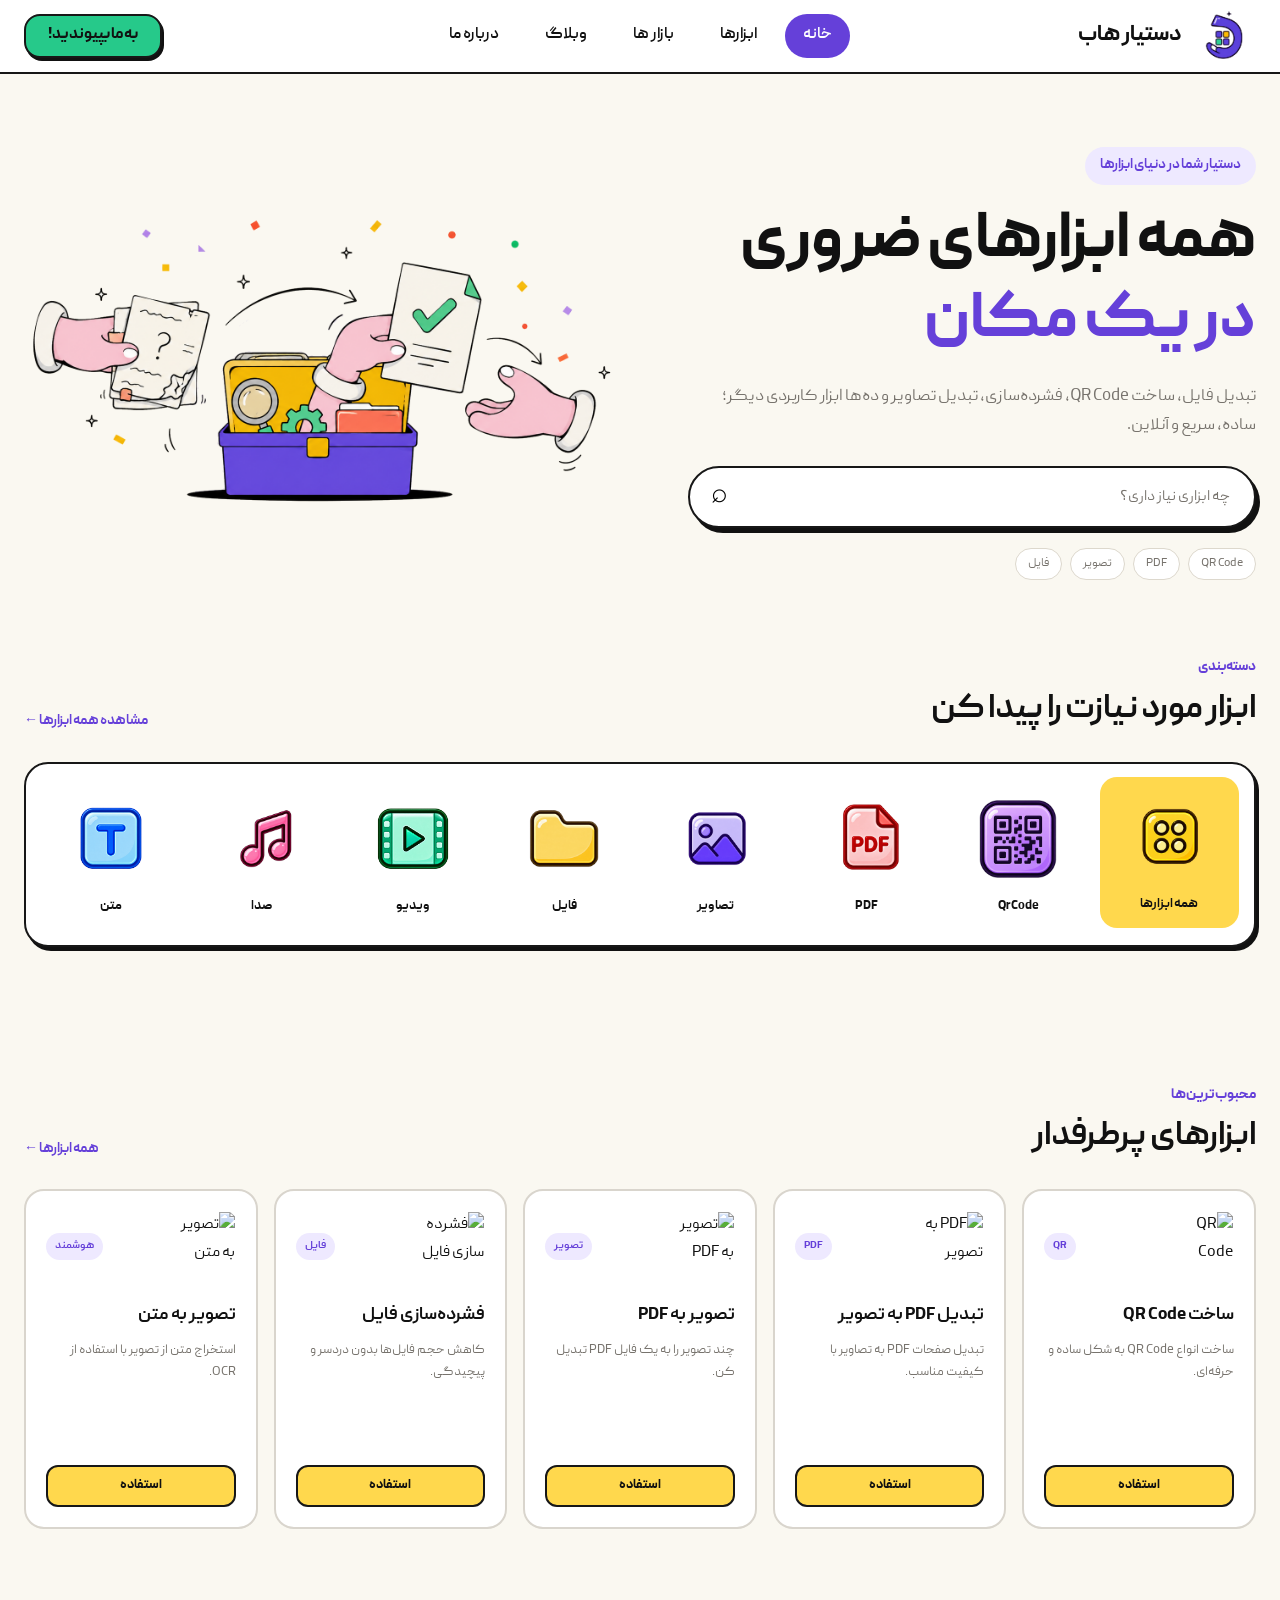
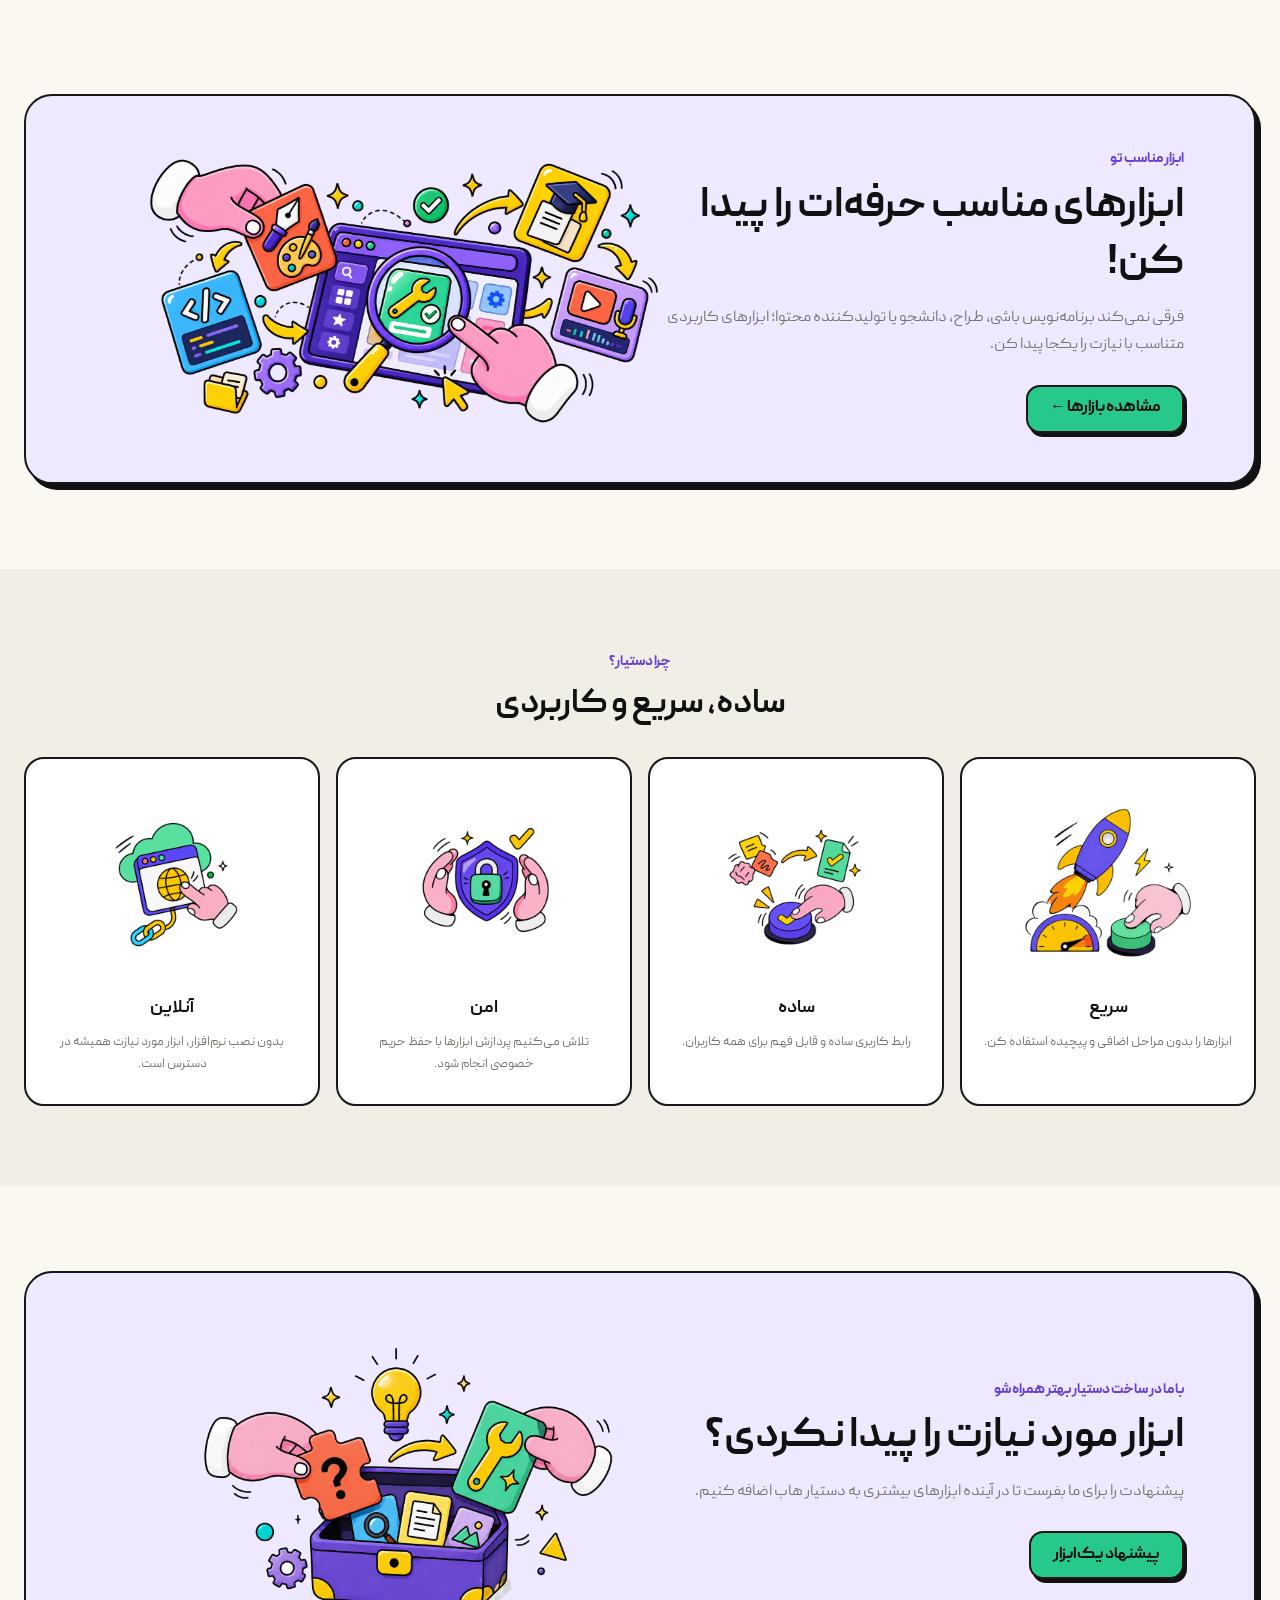
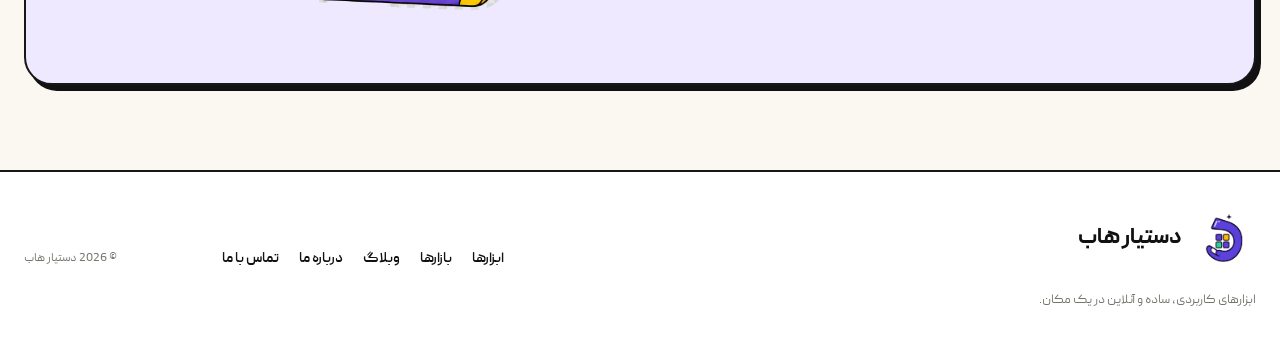
==== DastYarHub - frount/pages/home.html @ fbd83e7b "Initial commit" ====
<!DOCTYPE html>
<html lang="fa" dir="rtl">
<head>
    <meta charset="UTF-8">
    <meta name="viewport" content="width=device-width, initial-scale=1.0">
    <meta name="description" content="دستیار هاب؛ مجموعه‌ای از ابزارهای کاربردی و رایگان آنلاین">
    <title>دستیار هاب | ابزارهای آنلاین</title>
    <link rel="icon" type="image/png" href="../assets/images/icons/logo.png"/>
    <link rel="stylesheet" href="../assets/css/home.css">
</head>
<body>
<header class="site-header">
    <div class="container header-inner">
        <a class="brand" href="#" aria-label="دستیار هاب">
 <img
    class="brand-logo"
    src="../assets/images/icons/logo.png"
    alt="لوگوی دستیار هاب"
  />
            <span class="brand-name">دستیار هاب</span>
        </a>
        <nav class="main-nav" aria-label="منوی اصلی">
            <a class="nav-link active" href="#">خانه</a>
            <a class="nav-link" href="#tools">ابزارها</a>
            <a class="nav-link" href="#tools">بازار ها</a>
            <a class="nav-link" href="#">وبلاگ</a>
            <a class="nav-link" href="#">درباره ما</a>
        </nav>
        <div class="header-actions">
            <a class="join-button" href="#">به ما بپیوندید!</a>
            <button class="menu-toggle" type="button" aria-label="باز کردن منو" aria-expanded="false">
                <span></span><span></span><span></span>
            </button>
        </div>
    </div>
</header>

<main>
    <section class="hero-section">
        <div class="container hero-grid">
            <div class="hero-visual">
                <img src="../assets/images/hero/hero.png" alt="ابزارهای دستیار هاب" class="hero-image">
            </div>

            <div class="hero-content">
                <span class="eyebrow">دستیار شما در دنیای ابزارها</span>
                <h1>همه ابزارهای ضروری <span>در یک مکان</span></h1>
                <p>تبدیل فایل، ساخت QR Code، فشرده‌سازی، تبدیل تصاویر و ده‌ها ابزار کاربردی دیگر؛ ساده، سریع و آنلاین.</p>
                <div class="tool-search">
                    <input id="toolSearch" type="search" placeholder="چه ابزاری نیاز داری؟" aria-label="جستجوی ابزار">
                    <button id="searchButton" type="button" aria-label="جستجو">⌕</button>
                </div>
                <div class="hero-tags">
                    <span>QR Code</span><span>PDF</span><span>تصویر</span><span>فایل</span>
                </div>
            </div>
        </div>
    </section>

    <section class="categories-section">
        <div class="container">
            <div class="section-heading">
                <div><span class="section-kicker">دسته‌بندی</span><h2>ابزار مورد نیازت را پیدا کن</h2></div>
                <a href="#tools" class="section-link">مشاهده همه ابزارها ←</a>
            </div>
           <div class="categories-list">
                <button class="category-item active" data-category="all"><span class="category-icon"><img src="../assets/images/categories/all-tools.png" alt=""></span><span>همه ابزارها</span></button>
                <button class="category-item" data-category="qr-code"><span class="category-icon"><img src="../assets/images/categories/qr-code.png" alt=""></span><span>QrCode</span></button>
                <button class="category-item" data-category="pdf"><span class="category-icon"><img src="../assets/images/categories/pdf.png" alt=""></span><span>PDF</span></button>
                <button class="category-item" data-category="image"><span class="category-icon"><img src="../assets/images/categories/images.png" alt=""></span><span>تصاویر</span></button>
                <button class="category-item" data-category="file"><span class="category-icon"><img src="../assets/images/categories/file.png" alt=""></span><span>فایل</span></button>
                <button class="category-item" data-category="video"><span class="category-icon"><img src="../assets/images/categories/video.png" alt=""></span><span>ویدیو</span></button>
                <button class="category-item" data-category="audio"><span class="category-icon"><img src="../assets/images/categories/audio.png" alt=""></span><span>صدا</span></button>
                <button class="category-item" data-category="text"><span class="category-icon"><img src="../assets/images/categories/text.png" alt=""></span><span>متن</span></button>
            </div>
        </div>
    </section>

    <section class="tools-section" id="tools">
        <div class="container">
            <div class="section-heading">
                <div><span class="section-kicker">محبوب‌ترین‌ها</span><h2>ابزارهای پرطرفدار</h2></div>
                <a href="#tools" class="section-link">همه ابزارها ←</a>
            </div>
            <div class="tools-grid" id="toolsGrid">
                <article class="tool-card" data-category="qr" data-title="ساخت QR Code">
                    <div class="tool-card-top"><span class="tool-icon"><img src="assets/images/tools/qr-code.png" alt="QR Code"></span><span class="tool-category">QR</span></div>
                    <h3>ساخت QR Code</h3><p>ساخت انواع QR Code به شکل ساده و حرفه‌ای.</p><a href="#" class="tool-button">استفاده</a>
                </article>
                <article class="tool-card" data-category="pdf" data-title="تبدیل PDF به تصویر">
                    <div class="tool-card-top"><span class="tool-icon"><img src="assets/images/tools/pdf-to-image.png" alt="PDF به تصویر"></span><span class="tool-category">PDF</span></div>
                    <h3>تبدیل PDF به تصویر</h3><p>تبدیل صفحات PDF به تصاویر با کیفیت مناسب.</p><a href="#" class="tool-button">استفاده</a>
                </article>
                <article class="tool-card" data-category="image" data-title="تبدیل تصویر به PDF">
                    <div class="tool-card-top"><span class="tool-icon"><img src="assets/images/tools/image-to-pdf.png" alt="تصویر به PDF"></span><span class="tool-category">تصویر</span></div>
                    <h3>تصویر به PDF</h3><p>چند تصویر را به یک فایل PDF تبدیل کن.</p><a href="#" class="tool-button">استفاده</a>
                </article>
                <article class="tool-card" data-category="file" data-title="فشرده سازی فایل">
                    <div class="tool-card-top"><span class="tool-icon"><img src="assets/images/tools/compress.png" alt="فشرده سازی فایل"></span><span class="tool-category">فایل</span></div>
                    <h3>فشرده‌سازی فایل</h3><p>کاهش حجم فایل‌ها بدون دردسر و پیچیدگی.</p><a href="#" class="tool-button">استفاده</a>
                </article>
                <article class="tool-card" data-category="image" data-title="تصویر به متن">
                    <div class="tool-card-top"><span class="tool-icon"><img src="assets/images/tools/ocr.png" alt="تصویر به متن"></span><span class="tool-category">هوشمند</span></div>
                    <h3>تصویر به متن</h3><p>استخراج متن از تصویر با استفاده از OCR.</p><a href="#" class="tool-button">استفاده</a>
                </article>
            </div>
            <div class="tools-empty" id="toolsEmpty">ابزاری با این مشخصات پیدا نشد.</div>
        </div>
    </section>

    <section class="market-section">
        <div class="container">
            <div class="market-cart">
                <div class="market-context">
                <span class="section-kicker">ابزار مناسب تو</span>
                <h2>ابزارهای مناسب حرفه‌ات را پیدا کن!</h2>
                <p>فرقی نمی‌کند برنامه‌نویس باشی، طراح، دانشجو یا تولیدکننده محتوا؛ ابزارهای کاربردی متناسب با نیازت را یکجا پیدا کن.</p>
                <a href="#" class="market-button">مشاهده بازارها ←</a>
                </div>
                <div class="market-visual">
                    <img src="../assets/images/market/professional-tools-wide.png">
                </div>
           </div>
        </div>

    </section>

    <section class="features-section">
        <div class="container">
            <div class="section-heading centered"><div><span class="section-kicker">چرا دستیار؟</span><h2>ساده، سریع و کاربردی</h2></div></div>
            <div class="features-grid">
                <article class="feature-card"><img src="../assets/images/features/fast.png" alt="سریع"><h3>سریع</h3><p>ابزارها را بدون مراحل اضافی و پیچیده استفاده کن.</p></article>
                <article class="feature-card"><img src="../assets/images/features/simple.png" alt="ساده"><h3>ساده</h3><p>رابط کاربری ساده و قابل فهم برای همه کاربران.</p></article>
                <article class="feature-card"><img src="../assets/images/features/secure.png" alt="امن"><h3>امن</h3><p>تلاش می‌کنیم پردازش ابزارها با حفظ حریم خصوصی انجام شود.</p></article>
                <article class="feature-card"><img src="../assets/images/features/online.png" alt="آنلاین"><h3>آنلاین</h3><p>بدون نصب نرم‌افزار، ابزار مورد نیازت همیشه در دسترس است.</p></article>
            </div>
        </div>
    </section>

    <section class="cta-section">
        <div class="container">
            <div class="cta-card">
                <div class="cta-content">
                    <span class="section-kicker">با ما در ساخت دستیار بهتر همراه شو</span>
                    <h2>ابزار مورد نیازت را پیدا نکردی؟</h2>
                    <p>پیشنهادت را برای ما بفرست تا در آینده ابزارهای بیشتری به دستیار هاب اضافه کنیم.</p>
                    <a href="#" class="cta-button">پیشنهاد یک ابزار</a>
                </div>
                <div class="cta-visual">
                    <img src="../assets/images/cta/suggest-new-tool.png" alt="پیشنهاد ابزار جدید">
                </div>
            </div>
        </div>
    </section>
</main>

<footer class="site-footer">
    <div class="container footer-inner">
        <div class="footer-brand">
            <a class="brand" href="#">
 <img
    class="brand-logo"
    src="../assets/images/icons/logo.png"
    alt="لوگوی دستیار هاب"
  />                <span class="brand-name">دستیار هاب</span></a>
            <p>ابزارهای کاربردی، ساده و آنلاین در یک مکان.</p>
        </div>
        <div class="footer-links"><a href="#tools">ابزارها</a><a href="#">بازارها</a><a href="#">وبلاگ</a><a href="#">درباره ما</a><a href="#">تماس با ما</a></div>
        <p class="copyright">© 2026 دستیار هاب</p>
    </div>
</footer>

<script src="../assets/js/home.js"></script>
</body>
</html>
---- DastYarHub - frount/assets/css/home.css ----
@font-face {
  font-family: "Peyda";
  src: url("../fonts/Peyda-Thin.ttf") format("truetype");
  font-weight: 100;
  font-style: normal;
  font-display: swap;
}
@font-face {
  font-family: "Peyda";
  src: url("../fonts/peyda-extralight.ttf") format("truetype");
  font-weight: 200;
  font-style: normal;
  font-display: swap;
}
@font-face {
  font-family: "Peyda";
  src: url("../fonts/peyda-light.ttf") format("truetype");
  font-weight: 300;
  font-style: normal;
  font-display: swap;
}
@font-face {
  font-family: "Peyda";
  src: url("../fonts/Peyda-Regular.ttf") format("truetype");
  font-weight: 400;
  font-style: normal;
  font-display: swap;
}
@font-face {
  font-family: "Peyda";
  src: url("../fonts/Peyda-Medium.ttf") format("truetype");
  font-weight: 500;
  font-style: normal;
  font-display: swap;
}
@font-face {
  font-family: "Peyda";
  src: url("../fonts/Peyda-SemiBold.ttf") format("truetype");
  font-weight: 600;
  font-style: normal;
  font-display: swap;
}
@font-face {
  font-family: "Peyda";
  src: url("../fonts/Peyda-Bold.ttf") format("truetype");
  font-weight: 700;
  font-style: normal;
  font-display: swap;
}
@font-face {
  font-family: "Peyda";
  src: url("../fonts/Peyda-ExtraBold.ttf") format("truetype");
  font-weight: 800;
  font-style: normal;
  font-display: swap;
}
@font-face {
  font-family: "Peyda";
  src: url("../fonts/Peyda-Black.ttf") format("truetype");
  font-weight: 900;
  font-style: normal;
  font-display: swap;
}

:root {
  --bg: #faf8f1;
  --surface: #fff;
  --surface-soft: #f1eee5;
  --text: #111;
  --muted: #77736d;
  --border: #171717;
  --primary: #6540d9;
  --primary-light: #eee9ff;
  --green: #26c98a;
  --cyan: #3bc6d7;
  --yellow: #ffd84d;
  --shadow: 4px 5px 0 #111;
}
* {
  box-sizing: border-box;
  margin: 0;
  padding: 0;
}
html {
  scroll-behavior: smooth;
}
body {
  font-family: "Peyda", sans-serif;
  background: var(--bg);
  color: var(--text);
  line-height: 1.7;
}
a {
  color: inherit;
  text-decoration: none;
}
button,
input {
  font: inherit;
}
button {
  cursor: pointer;
}
img {
  max-width: 100%;
  display: block;
}
.container {
  width: min(1400px, calc(100% - 48px));
  margin-inline: auto;
}

.brand-logo {
  width: 64px;
  height: 64pxpx;
  object-fit: contain;
  flex-shrink: 0;
}

/* Header */
.site-header {
  position: sticky;
  top: 0;
  z-index: 100;
  width: 100%;
  margin-inline: auto;
  background: rgba(255, 255, 255, 0.96);
  border-bottom: 2px solid var(--border);
  backdrop-filter: blur(12px);
  transition:
    width 0.45s cubic-bezier(0.22, 1, 0.36, 1),
    top 0.45s cubic-bezier(0.22, 1, 0.36, 1),
    border-radius 0.45s cubic-bezier(0.22, 1, 0.36, 1),
    box-shadow 0.45s cubic-bezier(0.22, 1, 0.36, 1),
    border 0.45s cubic-bezier(0.22, 1, 0.36, 1);
}
.site-header.scrolled {
  width: min(1360px, calc(100% - 32px));
  top: 14px;
  border: 2px solid var(--border);
  border-radius: 20px;
  box-shadow: 0 8px 25px rgba(0, 0, 0, 0.12);
}
.header-inner {
  min-height: 72px;
  display: grid;
  grid-template-columns: 1fr auto 1fr;
  align-items: center;
  gap: 24px;
}
.brand {
  display: inline-flex;
  align-items: center;
  gap: 10px;
  justify-self: start;
  font-size: 22px;
  font-weight: 800;
}
.brand-mark {
  width: 30px;
  height: 30px;
  display: grid;
  grid-template-columns: repeat(2, 1fr);
  gap: 4px;
}
.brand-mark span {
  background: var(--cyan);
  border-radius: 8px;
}
.brand-mark span:nth-child(2),
.brand-mark span:nth-child(3) {
  border-radius: 50%;
}
.brand-mark span:nth-child(4) {
  border-radius: 8px 8px 12px 12px;
}
.main-nav {
  display: flex;
  align-items: center;
  justify-content: center;
  gap: 10px;
}
.nav-link {
  padding: 8px 18px;
  border-radius: 999px;
  font-weight: 600;
  white-space: nowrap;
  transition: 0.2s;
}
.nav-link:hover,
.nav-link.active {
  background: var(--primary);
  color: #fff;
}
.header-actions {
  justify-self: end;
  display: flex;
  align-items: center;
  gap: 12px;
}
.join-button {
  min-height: 44px;
  display: inline-flex;
  align-items: center;
  justify-content: center;
  padding: 0 22px;
  background: var(--green);
  border: 2px solid var(--border);
  border-radius: 16px;
  font-weight: 800;
  box-shadow: 2px 3px 0 #111;
  transition: 0.18s;
}
.join-button:hover {
  transform: translateY(-2px);
  box-shadow: 4px 6px 0 #111;
}
.menu-toggle {
  display: none;
  width: 44px;
  height: 44px;
  border: 2px solid var(--border);
  border-radius: 12px;
  background: #fff;
}
.menu-toggle span {
  display: block;
  width: 20px;
  height: 2px;
  margin: 4px auto;
  background: #111;
}

/* Common */
section {
  padding: 80px 0;
}
.section-heading {
  display: flex;
  align-items: end;
  justify-content: space-between;
  gap: 24px;
  margin-bottom: 28px;
}
.section-heading.centered {
  justify-content: center;
  text-align: center;
}
.section-kicker {
  display: inline-block;
  margin-bottom: 8px;
  color: var(--primary);
  font-size: 14px;
  font-weight: 800;
}
.section-heading h2 {
  font-size: clamp(24px, 3vw, 34px);
  line-height: 1.35;
}
.section-link {
  color: var(--primary);
  font-size: 14px;
  font-weight: 700;
  white-space: nowrap;
}
.section-link:hover {
  text-decoration: underline;
}

/* Hero */
.hero-section {
  min-height: auto;
  display: flex;
  align-items: center;
  padding: 60px 0 35px;
}
.hero-grid {
  display: grid;
  grid-template-columns: 1fr 1.08fr;
  align-items: center;
  gap: clamp(35px, 4vw, 70px);
}
.hero-content {
  order: 1;
}
.hero-visual {
  order: 2;
  display: flex;
  justify-content: center;
  align-items: center;
  min-width: 0;
}
.hero-image {
  width: min(100%, 680px);
  height: auto;
  object-fit: contain;
}
.eyebrow {
  display: inline-flex;
  padding: 7px 15px;
  margin-bottom: 18px;
  background: var(--primary-light);
  color: var(--primary);
  border-radius: 999px;
  font-size: 14px;
  font-weight: 700;
}
.hero-content h1 {
  max-width: 650px;
  font-size: clamp(38px, 5vw, 64px);
  line-height: 1.25;
  font-weight: 800;
}
.hero-content h1 span {
  display: block;
  color: var(--primary);
}
.hero-content p {
  max-width: 650px;
  margin: 20px 0 25px;
  color: var(--muted);
  font-size: 17px;
}
.tool-search {
  width: min(100%, 600px);
  min-height: 62px;
  display: flex;
  align-items: center;
  overflow: hidden;
  background: #fff;
  border: 2px solid var(--border);
  border-radius: 999px;
  box-shadow: var(--shadow);
}
.tool-search input {
  flex: 1;
  min-width: 0;
  height: 58px;
  padding: 0 24px;
  border: 0;
  outline: 0;
  background: transparent;
  color: var(--text);
  font-size: 15px;
}
.tool-search input::placeholder {
  color: var(--muted);
}
.tool-search button {
  width: 58px;
  height: 58px;
  display: grid;
  place-items: center;
  border: 0;
  background: transparent;
  font-size: 28px;
}
.hero-tags {
  display: flex;
  flex-wrap: wrap;
  gap: 8px;
  margin-top: 20px;
}
.hero-tags span {
  padding: 5px 12px;
  background: #fff;
  border: 1px solid #ddd8cd;
  border-radius: 999px;
  color: var(--muted);
  font-size: 12px;
}

/* Categories */
.categories-section {
  padding-top: 25px;
}
.categories-list {
  display: grid;
  grid-template-columns: repeat(8, minmax(0, 1fr));
  gap: 12px;
  padding: 15px;
  background: #fff;
  border: 2px solid var(--border);
  border-radius: 24px;
  box-shadow: 3px 4px 0 #111;
}
.category-item {
  min-height: 125px;
  display: flex;
  flex-direction: column;
  align-items: center;
  justify-content: center;
  gap: 9px;
  padding: 12px 7px;
  background: transparent;
  border: 0;
  border-radius: 17px;
  color: var(--text);
  font-size: 13px;
  font-weight: 700;
  transition: 0.2s;
}
.category-item:hover,
.category-item.active {
  background: var(--yellow);
  transform: translateY(-2px);
}
.category-icon {
  width: 96px;
  height: 96px;
  display: grid;
  place-items: center;
}
.category-icon img {
  width: 86px;
  height: 86px;
  object-fit: contain;
}

/* Tools */
.tools-section {
  padding-top: 55px;
}
.tools-grid {
  display: grid;
  grid-template-columns: repeat(5, minmax(0, 1fr));
  gap: 16px;
}
.tool-card {
  min-height: 340px;
  display: flex;
  flex-direction: column;
  padding: 20px;
  background: #fff;
  border: 2px solid #d9d5cd;
  border-radius: 20px;
  transition: 0.22s;
}
.tool-card:hover {
  border-color: var(--border);
  transform: translateY(-5px);
  box-shadow: 4px 5px 0 #111;
}
.tool-card-top {
  display: flex;
  align-items: center;
  justify-content: space-between;
  margin-bottom: 20px;
}
.tool-icon {
  width: 70px;
  height: 70px;
  display: grid;
  place-items: center;
}
.tool-icon img {
  width: 68px;
  height: 68px;
  object-fit: contain;
}
.tool-category {
  padding: 4px 9px;
  background: var(--primary-light);
  color: var(--primary);
  border-radius: 999px;
  font-size: 11px;
  font-weight: 700;
}
.tool-card h3 {
  margin-bottom: 8px;
  font-size: 18px;
}
.tool-card p {
  margin-bottom: 20px;
  color: var(--muted);
  font-size: 13px;
}
.tool-button {
  min-height: 42px;
  display: flex;
  align-items: center;
  justify-content: center;
  margin-top: auto;
  background: var(--yellow);
  border: 2px solid var(--border);
  border-radius: 12px;
  font-size: 13px;
  font-weight: 800;
  transition: 0.18s;
}
.tool-button:hover {
  transform: translateY(-2px);
}
.tools-empty {
  display: none;
  padding: 35px;
  text-align: center;
  color: var(--muted);
}

/* Markets */
.market-section{
  padding: 85px 0;
}

.market-cart{
  min-height: 360px;
  display: grid;
  grid-template-columns: 1fr 1fr;
  align-items: center;
  gap: 0;
  padding: 40px 70px;
  overflow: hidden;
  background: var(--primary-light);
  border: 2px solid var(--border);
  border-radius: 28px;
  box-shadow: 5px 6px 0 #111;
} 

.market-context{
  width: 100%;
  max-height: 650px;
  justify-self: end;
  position: relative;
  z-index: 2;
}

.market-context h2{
  max-width: 650px;
  margin-bottom: 12px;
  font-size: clamp(27px, 4vw, 42px);
  line-height: 1.35;
}

.market-context p{
  max-width: 600px;
  margin-bottom: 25px;
  color: var(--muted)
}

.market-button{
  min-height: 48px;
  display: inline-flex;
  align-items: center;
  justify-content: center;
  padding: 0 22px;
  background: var(--green);
  border: 2px solid var(--border);
  border-radius: 14px;
  font-weight: 800;
  box-shadow: 3px 4px 0 #111;
  transition:
    transform 0.18s ease,
    box-shadow 0.18s ease;
}

.market-button:hover {
  transform: translateY(-2px);
  box-shadow: 4px 6px 0 #111;
}

/* بخش تصویر */
.market-visual {
  width: 100%;
  display: flex;
  justify-content: flex-end;
  align-items: center;
  min-width: 0;
}

.market-visual img {
  width: min(100%, 580px);
  max-height: 330px;
  object-fit: contain;
  transform: translateX(35px);
}

/* Why */
.features-section {
  background: var(--surface-soft);
}
.features-grid {
  display: grid;
  grid-template-columns: repeat(4, 1fr);
  gap: 16px;
}
.feature-card {
  padding: 28px 22px;
  text-align: center;
  background: #fff;
  border: 2px solid var(--border);
  border-radius: 20px;
}
.feature-card img {
  width: 192px;
  height: 192px;
  margin: 0 auto 15px;
  object-fit: contain;
}
.feature-card h3 {
  margin-bottom: 7px;
  font-size: 18px;
}
.feature-card p {
  color: var(--muted);
  font-size: 13px;
}
/* CTA */
.cta-section {
  padding: 85px 0;
}
.cta-card {
  min-height: 360px;
  display: grid;
  grid-template-columns: 1fr 1fr;
  align-items: center;
  gap: 0;
  padding: 40px 70px;
  overflow: hidden;
  background: var(--primary-light);
  border: 2px solid var(--border);
  border-radius: 28px;
  box-shadow: 5px 6px 0 #111;
}
/* بخش نوشته‌ها */
.cta-content {
  width: 100%;
  max-width: 650px;
  justify-self: end;
  position: relative;
  z-index: 2;
}
.cta-content h2 {
  max-width: 650px;
  margin-bottom: 12px;
  font-size: clamp(27px, 4vw, 42px);
  line-height: 1.35;
}
.cta-content p {
  max-width: 600px;
  margin-bottom: 25px;
  color: var(--muted);
}
/* دکمه پیشنهاد ابزار */
.cta-button {
  min-height: 48px;
  display: inline-flex;
  align-items: center;
  justify-content: center;
  padding: 0 22px;
  background: var(--green);
  border: 2px solid var(--border);
  border-radius: 14px;
  font-weight: 800;
  box-shadow: 3px 4px 0 #111;
  transition:
    transform 0.18s ease,
    box-shadow 0.18s ease;
}

.cta-button:hover {
  transform: translateY(-2px);
  box-shadow: 4px 6px 0 #111;
}

/* بخش تصویر */
.cta-visual {
  width: 100%;
  display: flex;
  justify-content: flex-end;
  align-items: center;
  min-width: 0;
}

.cta-visual img {
  width: min(100%, 580px);
  max-height: 330px;
  object-fit: contain;
  transform: translateX(35px);
}

/* تبلت */
@media (max-width: 1050px) {
  .cta-card {
    min-height: 330px;
    grid-template-columns: 1.1fr 0.9fr;
    gap: 10px;
    padding: 20px 20px;
  }

  .cta-content h2 {
    font-size: clamp(27px, 3.5vw, 36px);
  }

  .cta-visual img {
    width: min(100%, 480px);
    max-height: 290px;
    transform: translateX(20px);
  }
}

/* موبایل */
@media (max-width: 760px) {
  .cta-section {
    padding: 60px 0;
  }

  .cta-card {
    min-height: auto;
    grid-template-columns: 1fr;
    gap: 25px;
    padding: 35px 22px;
    text-align: center;
  }

  .cta-content {
    max-width: 100%;
    justify-self: center;
  }

  .cta-content h2 {
    margin-inline: auto;
    font-size: clamp(27px, 8vw, 36px);
  }

  .cta-content p {
    margin-inline: auto;
    margin-bottom: 22px;
  }

  .cta-button {
    margin-inline: auto;
  }

  .cta-visual {
    justify-content: center;
  }

  .cta-visual img {
    width: min(100%, 440px);
    max-height: 260px;
    transform: none;
  }
}

/* موبایل کوچک */
@media (max-width: 430px) {
  .cta-card {
    padding: 30px 18px;
    border-radius: 22px;
  }

  .cta-content h2 {
    font-size: 28px;
  }

  .cta-content p {
    font-size: 14px;
  }

  .cta-visual img {
    width: min(100%, 360px);
    max-height: 220px;
  }
}

/* Footer */
.site-footer {
  padding: 35px 0;
  background: #fff;
  border-top: 2px solid var(--border);
}
.footer-inner {
  display: grid;
  grid-template-columns: 1.5fr 1fr auto;
  align-items: center;
  gap: 30px;
}
.footer-brand p {
  margin-top: 8px;
  color: var(--muted);
  font-size: 13px;
}
.footer-links {
  display: flex;
  justify-content: center;
  gap: 20px;
  font-size: 14px;
  font-weight: 600;
}
.footer-links a:hover {
  color: var(--primary);
}
.copyright {
  color: var(--muted);
  font-size: 12px;
  white-space: nowrap;
}

/* Responsive */
@media (max-width: 1050px) {
  .tools-grid {
    grid-template-columns: repeat(3, 1fr);
  }
  .categories-list {
    grid-template-columns: repeat(4, 1fr);
  }
  .hero-grid {
    gap: 30px;
  }
  .hero-image {
    width: min(100%, 580px);
  }
}
@media (max-width: 760px) {
  .container {
    width: min(100% - 24px, 1400px);
  }
  section {
    padding: 60px 0;
  }
  .header-inner {
    min-height: 64px;
    grid-template-columns: 1fr auto;
  }
  .main-nav {
    position: absolute;
    top: 66px;
    right: 12px;
    left: 12px;
    display: none;
    flex-direction: column;
    align-items: stretch;
    padding: 12px;
    background: #fff;
    border: 2px solid var(--border);
    border-radius: 18px;
    box-shadow: 4px 5px 0 #111;
  }
  .main-nav.open {
    display: flex;
  }
  .nav-link {
    text-align: center;
  }
  .header-actions {
    gap: 7px;
  }
  .join-button {
    display: inline-flex;
    min-height: 40px;
    padding: 0 14px;
    border-radius: 12px;
    font-size: 13px;
    white-space: nowrap;
    box-shadow: 2px 2px 0 #111;
  }
  .menu-toggle {
    display: block;
  }
  .site-header.scrolled {
    width: calc(100% - 20px);
    top: 10px;
    border-radius: 16px;
  }
  .hero-section {
    min-height: auto;
    padding: 45px 0 30px;
  }
  .hero-grid {
    grid-template-columns: 1fr;
    gap: 35px;
    text-align: center;
  }
  .hero-content {
    order: 1;
  }
  .hero-visual {
    order: 2;
  }
  .hero-image {
    width: min(100%, 520px);
  }
  .hero-content h1 {
    font-size: clamp(34px, 10vw, 48px);
  }
  .hero-content p {
    margin-inline: auto;
    font-size: 15px;
  }
  .tool-search {
    margin-inline: auto;
  }
  .hero-tags {
    justify-content: center;
  }
  .categories-section {
    padding-top: 20px;
  }
  .section-heading {
    align-items: flex-start;
    flex-direction: column;
  }
  .section-heading.centered {
    align-items: center;
  }
  .section-link {
    align-self: flex-start;
  }
  .categories-list {
    grid-template-columns: repeat(4, 1fr);
    padding: 10px;
  }
  .category-item {
    min-height: 105px;
    font-size: 11px;
  }
  .category-icon,
  .category-icon img {
    width: 42px;
    height: 42px;
  }
  .tools-grid {
    grid-template-columns: repeat(2, 1fr);
  }
  .features-grid {
    grid-template-columns: repeat(2, 1fr);
  }
  .cta-card {
    grid-template-columns: 1fr;
    padding: 30px 22px;
    text-align: center;
  }
  .cta-content p {
    margin-inline: auto;
  }
  .cta-button {
    margin-inline: auto;
  }
  .footer-inner {
    grid-template-columns: 1fr;
    text-align: center;
  }
  .footer-brand .brand {
    justify-self: center;
  }
  .footer-links {
    flex-wrap: wrap;
  }
  .copyright {
    white-space: normal;
  }
}
@media (max-width: 430px) {
  .join-button {
    padding: 0 10px;
    font-size: 11px;
  }
  .menu-toggle {
    width: 40px;
    height: 40px;
  }
  .categories-list {
    grid-template-columns: repeat(2, 1fr);
  }
  .tools-grid,
  .features-grid {
    grid-template-columns: 1fr;
  }
  .tool-card {
    min-height: 300px;
  }
}
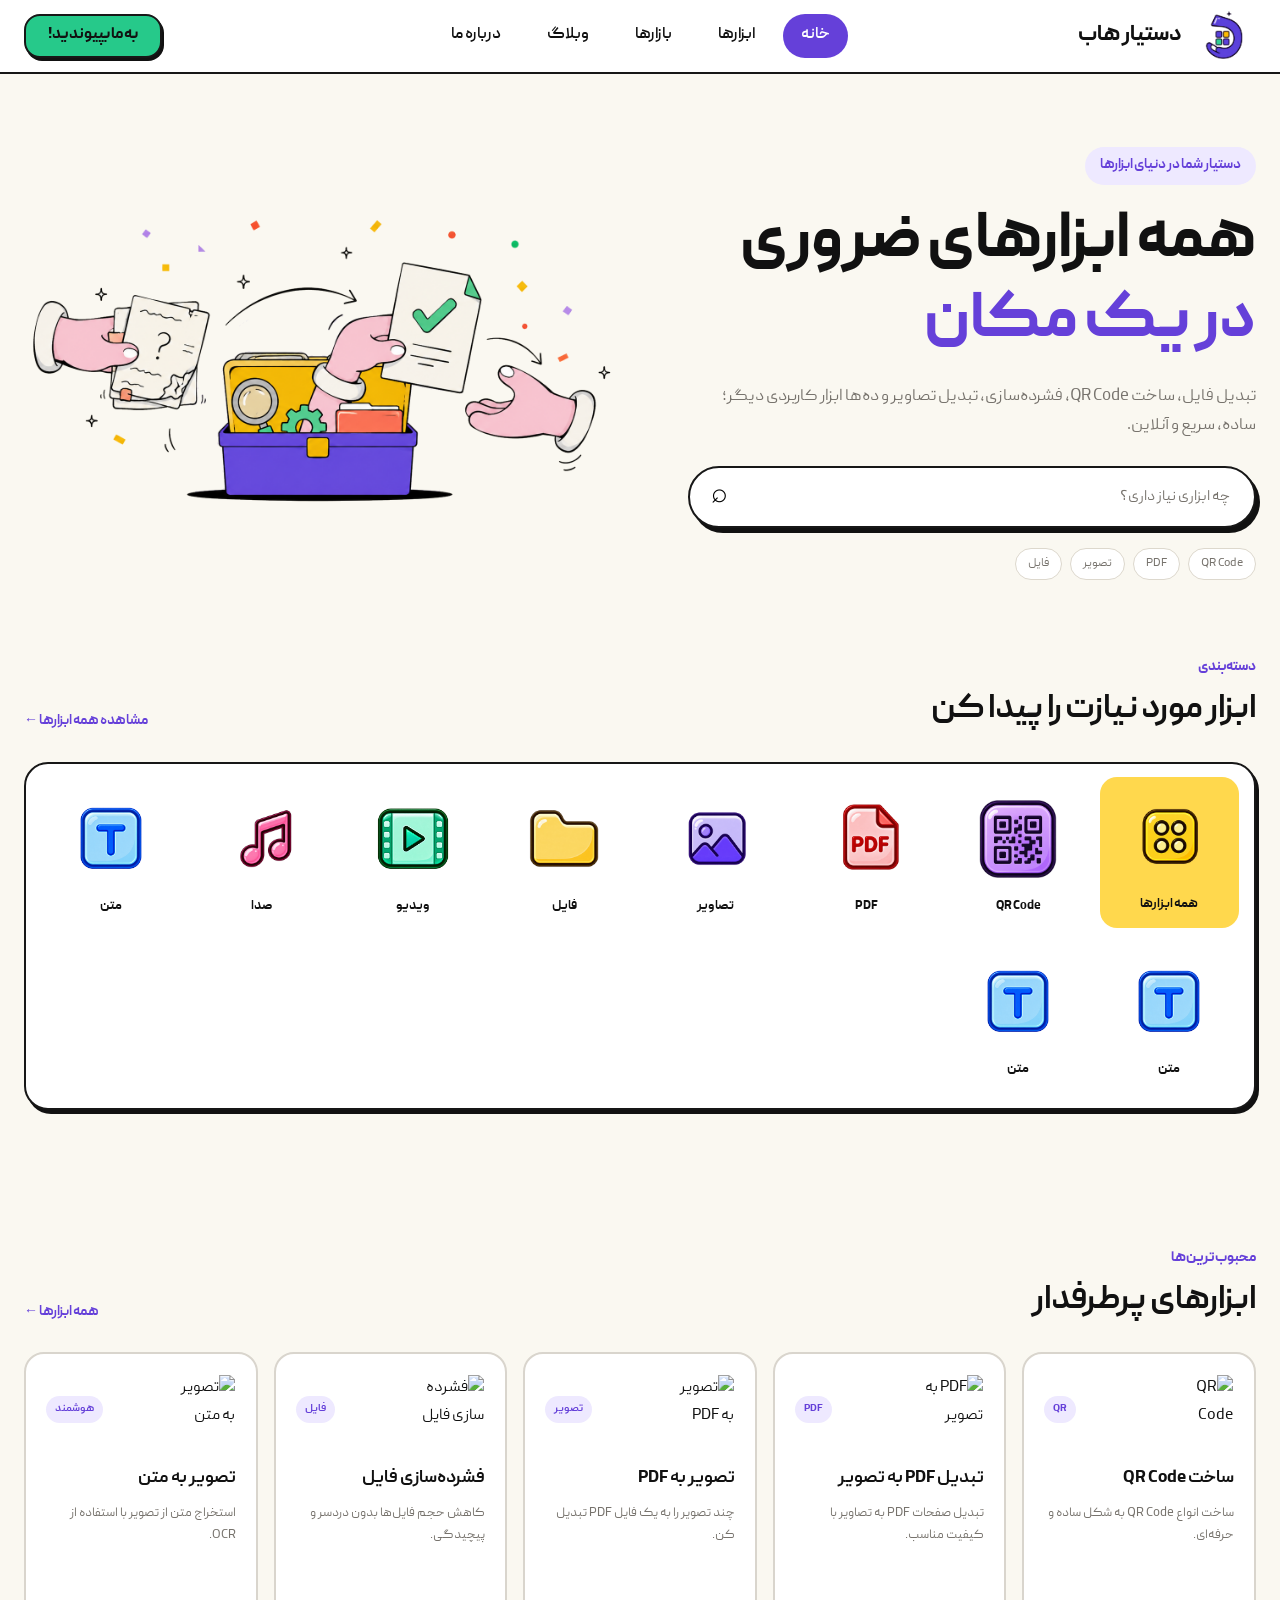
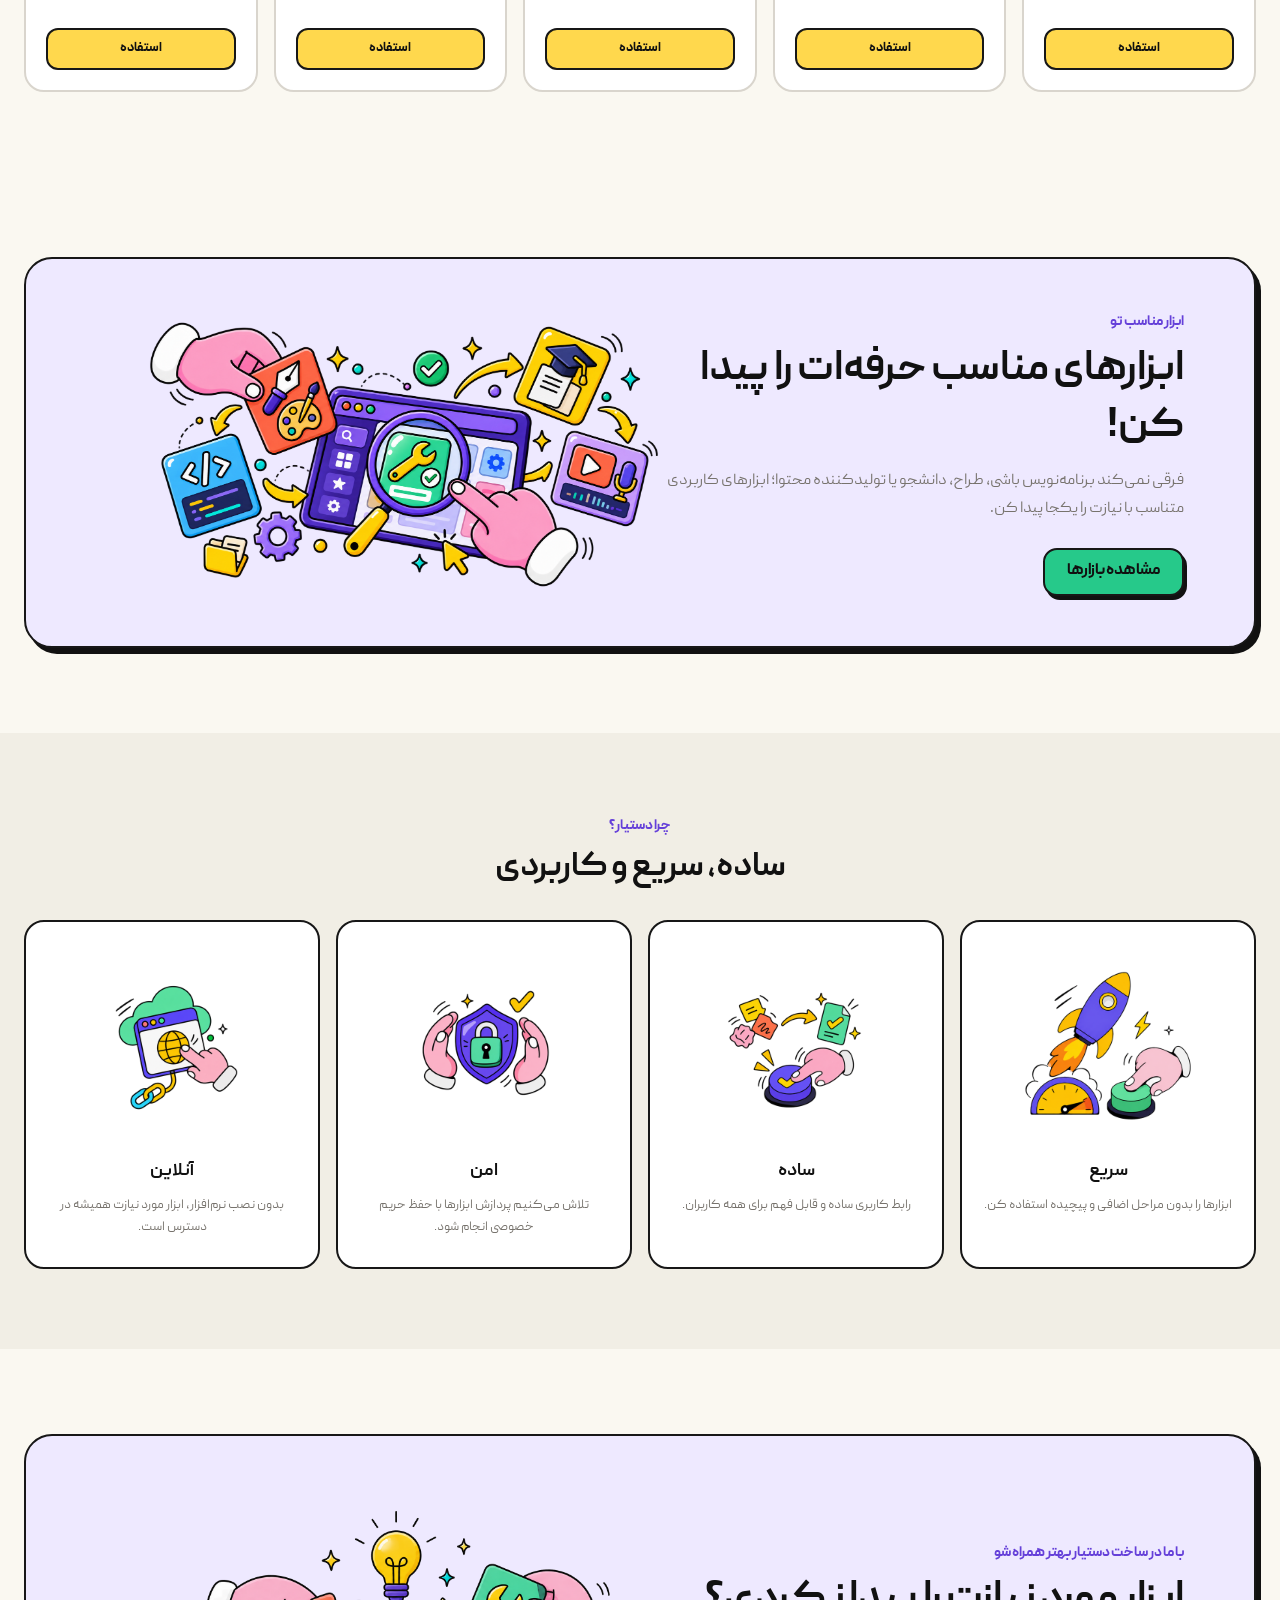
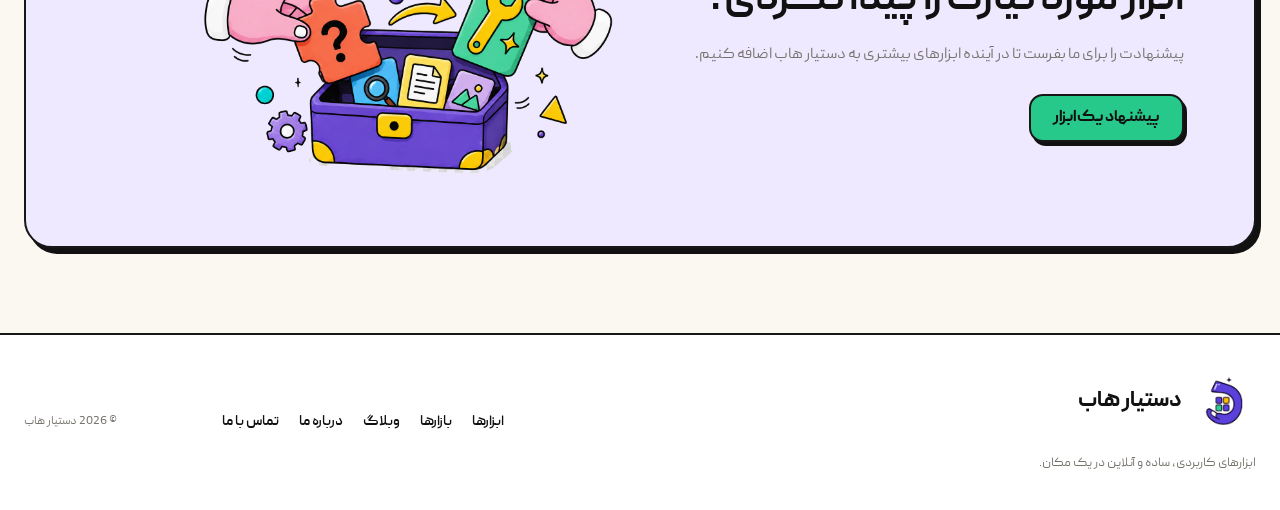
==== commit 83a81177: "Add category active status and display order" ====
--- a/DastYarHub - frount/pages/home.html
+++ b/DastYarHub - frount/pages/home.html
@@ -8,10 +8,10 @@
     <link rel="icon" type="image/png" href="../assets/images/icons/logo.png"/>
     <link rel="stylesheet" href="../assets/css/home.css">
 </head>
-<body>
+<body id="home">
 <header class="site-header">
     <div class="container header-inner">
-        <a class="brand" href="#" aria-label="دستیار هاب">
+        <a class="brand" href="#home" aria-label="صفحه اصلی دستیار هاب">
  <img
     class="brand-logo"
     src="../assets/images/icons/logo.png"
@@ -19,16 +19,16 @@
   />
             <span class="brand-name">دستیار هاب</span>
         </a>
-        <nav class="main-nav" aria-label="منوی اصلی">
-            <a class="nav-link active" href="#">خانه</a>
+        <nav class="main-nav" id="mainNav" aria-label="منوی اصلی">
+            <a class="nav-link active" href="#home" aria-current="page">خانه</a>
             <a class="nav-link" href="#tools">ابزارها</a>
-            <a class="nav-link" href="#tools">بازار ها</a>
+            <a class="nav-link" href="#markets">بازارها</a>
             <a class="nav-link" href="#">وبلاگ</a>
             <a class="nav-link" href="#">درباره ما</a>
         </nav>
         <div class="header-actions">
             <a class="join-button" href="#">به ما بپیوندید!</a>
-            <button class="menu-toggle" type="button" aria-label="باز کردن منو" aria-expanded="false">
+            <button class="menu-toggle" type="button" aria-label="باز کردن منو" aria-expanded="false" aria-controls="mainNav">
                 <span></span><span></span><span></span>
             </button>
         </div>
@@ -64,14 +64,17 @@
                 <a href="#tools" class="section-link">مشاهده همه ابزارها ←</a>
             </div>
            <div class="categories-list">
-                <button class="category-item active" data-category="all"><span class="category-icon"><img src="../assets/images/categories/all-tools.png" alt=""></span><span>همه ابزارها</span></button>
-                <button class="category-item" data-category="qr-code"><span class="category-icon"><img src="../assets/images/categories/qr-code.png" alt=""></span><span>QrCode</span></button>
-                <button class="category-item" data-category="pdf"><span class="category-icon"><img src="../assets/images/categories/pdf.png" alt=""></span><span>PDF</span></button>
-                <button class="category-item" data-category="image"><span class="category-icon"><img src="../assets/images/categories/images.png" alt=""></span><span>تصاویر</span></button>
-                <button class="category-item" data-category="file"><span class="category-icon"><img src="../assets/images/categories/file.png" alt=""></span><span>فایل</span></button>
-                <button class="category-item" data-category="video"><span class="category-icon"><img src="../assets/images/categories/video.png" alt=""></span><span>ویدیو</span></button>
-                <button class="category-item" data-category="audio"><span class="category-icon"><img src="../assets/images/categories/audio.png" alt=""></span><span>صدا</span></button>
-                <button class="category-item" data-category="text"><span class="category-icon"><img src="../assets/images/categories/text.png" alt=""></span><span>متن</span></button>
+                <button class="category-item active" type="button" data-category="all"><span class="category-icon"><img src="../assets/images/categories/all-tools.png" alt=""></span><span>همه ابزارها</span></button>
+                <button class="category-item" type="button" data-category="qr-code"><span class="category-icon"><img src="../assets/images/categories/qr-code.png" alt=""></span><span>QR Code</span></button>
+                <button class="category-item" type="button" data-category="pdf"><span class="category-icon"><img src="../assets/images/categories/pdf.png" alt=""></span><span>PDF</span></button>
+                <button class="category-item" type="button" data-category="image"><span class="category-icon"><img src="../assets/images/categories/images.png" alt=""></span><span>تصاویر</span></button>
+                <button class="category-item" type="button" data-category="file"><span class="category-icon"><img src="../assets/images/categories/file.png" alt=""></span><span>فایل</span></button>
+                <button class="category-item" type="button" data-category="video"><span class="category-icon"><img src="../assets/images/categories/video.png" alt=""></span><span>ویدیو</span></button>
+                <button class="category-item" type="button" data-category="audio"><span class="category-icon"><img src="../assets/images/categories/audio.png" alt=""></span><span>صدا</span></button>
+                <button class="category-item" type="button" data-category="text"><span class="category-icon"><img src="../assets/images/categories/text.png" alt=""></span><span>متن</span></button>
+                 <button class="category-item" type="button" data-category="text"><span class="category-icon"><img src="../assets/images/categories/text.png" alt=""></span><span>متن</span></button>
+                <button class="category-item" type="button" data-category="text"><span class="category-icon"><img src="../assets/images/categories/text.png" alt=""></span><span>متن</span></button>
+           
             </div>
         </div>
     </section>
@@ -83,42 +86,42 @@
                 <a href="#tools" class="section-link">همه ابزارها ←</a>
             </div>
             <div class="tools-grid" id="toolsGrid">
-                <article class="tool-card" data-category="qr" data-title="ساخت QR Code">
-                    <div class="tool-card-top"><span class="tool-icon"><img src="assets/images/tools/qr-code.png" alt="QR Code"></span><span class="tool-category">QR</span></div>
+                <article class="tool-card" data-category="qr-code" data-title="ساخت QR Code">
+                    <div class="tool-card-top"><span class="tool-icon"><img src="../assets/images/tools/qr-code.png" alt="QR Code"></span><span class="tool-category">QR</span></div>
                     <h3>ساخت QR Code</h3><p>ساخت انواع QR Code به شکل ساده و حرفه‌ای.</p><a href="#" class="tool-button">استفاده</a>
                 </article>
                 <article class="tool-card" data-category="pdf" data-title="تبدیل PDF به تصویر">
-                    <div class="tool-card-top"><span class="tool-icon"><img src="assets/images/tools/pdf-to-image.png" alt="PDF به تصویر"></span><span class="tool-category">PDF</span></div>
+                    <div class="tool-card-top"><span class="tool-icon"><img src="../assets/images/tools/pdf-to-image.png" alt="PDF به تصویر"></span><span class="tool-category">PDF</span></div>
                     <h3>تبدیل PDF به تصویر</h3><p>تبدیل صفحات PDF به تصاویر با کیفیت مناسب.</p><a href="#" class="tool-button">استفاده</a>
                 </article>
                 <article class="tool-card" data-category="image" data-title="تبدیل تصویر به PDF">
-                    <div class="tool-card-top"><span class="tool-icon"><img src="assets/images/tools/image-to-pdf.png" alt="تصویر به PDF"></span><span class="tool-category">تصویر</span></div>
+                    <div class="tool-card-top"><span class="tool-icon"><img src="../assets/images/tools/image-to-pdf.png" alt="تصویر به PDF"></span><span class="tool-category">تصویر</span></div>
                     <h3>تصویر به PDF</h3><p>چند تصویر را به یک فایل PDF تبدیل کن.</p><a href="#" class="tool-button">استفاده</a>
                 </article>
                 <article class="tool-card" data-category="file" data-title="فشرده سازی فایل">
-                    <div class="tool-card-top"><span class="tool-icon"><img src="assets/images/tools/compress.png" alt="فشرده سازی فایل"></span><span class="tool-category">فایل</span></div>
+                    <div class="tool-card-top"><span class="tool-icon"><img src="../assets/images/tools/compress.png" alt="فشرده سازی فایل"></span><span class="tool-category">فایل</span></div>
                     <h3>فشرده‌سازی فایل</h3><p>کاهش حجم فایل‌ها بدون دردسر و پیچیدگی.</p><a href="#" class="tool-button">استفاده</a>
                 </article>
                 <article class="tool-card" data-category="image" data-title="تصویر به متن">
-                    <div class="tool-card-top"><span class="tool-icon"><img src="assets/images/tools/ocr.png" alt="تصویر به متن"></span><span class="tool-category">هوشمند</span></div>
+                    <div class="tool-card-top"><span class="tool-icon"><img src="../assets/images/tools/ocr.png" alt="تصویر به متن"></span><span class="tool-category">هوشمند</span></div>
                     <h3>تصویر به متن</h3><p>استخراج متن از تصویر با استفاده از OCR.</p><a href="#" class="tool-button">استفاده</a>
                 </article>
             </div>
-            <div class="tools-empty" id="toolsEmpty">ابزاری با این مشخصات پیدا نشد.</div>
+            <div class="tools-empty" id="toolsEmpty" role="status" aria-live="polite">ابزاری با این مشخصات پیدا نشد.</div>
         </div>
     </section>
 
-    <section class="market-section">
+    <section class="market-section" id="markets">
         <div class="container">
-            <div class="market-cart">
+            <div class="market-card">
                 <div class="market-context">
                 <span class="section-kicker">ابزار مناسب تو</span>
                 <h2>ابزارهای مناسب حرفه‌ات را پیدا کن!</h2>
                 <p>فرقی نمی‌کند برنامه‌نویس باشی، طراح، دانشجو یا تولیدکننده محتوا؛ ابزارهای کاربردی متناسب با نیازت را یکجا پیدا کن.</p>
-                <a href="#" class="market-button">مشاهده بازارها ←</a>
+                <a href="#" class="market-button">مشاهده بازارها </a>
                 </div>
                 <div class="market-visual">
-                    <img src="../assets/images/market/professional-tools-wide.png">
+                    <img src="../assets/images/market/professional-tools-wide.png" alt="ابزارهای مناسب برای حرفه‌های مختلف" loading="lazy">
                 </div>
            </div>
         </div>
@@ -129,10 +132,10 @@
         <div class="container">
             <div class="section-heading centered"><div><span class="section-kicker">چرا دستیار؟</span><h2>ساده، سریع و کاربردی</h2></div></div>
             <div class="features-grid">
-                <article class="feature-card"><img src="../assets/images/features/fast.png" alt="سریع"><h3>سریع</h3><p>ابزارها را بدون مراحل اضافی و پیچیده استفاده کن.</p></article>
-                <article class="feature-card"><img src="../assets/images/features/simple.png" alt="ساده"><h3>ساده</h3><p>رابط کاربری ساده و قابل فهم برای همه کاربران.</p></article>
-                <article class="feature-card"><img src="../assets/images/features/secure.png" alt="امن"><h3>امن</h3><p>تلاش می‌کنیم پردازش ابزارها با حفظ حریم خصوصی انجام شود.</p></article>
-                <article class="feature-card"><img src="../assets/images/features/online.png" alt="آنلاین"><h3>آنلاین</h3><p>بدون نصب نرم‌افزار، ابزار مورد نیازت همیشه در دسترس است.</p></article>
+                <article class="feature-card"><img src="../assets/images/features/fast.png" alt="سریع" loading="lazy"><h3>سریع</h3><p>ابزارها را بدون مراحل اضافی و پیچیده استفاده کن.</p></article>
+                <article class="feature-card"><img src="../assets/images/features/simple.png" alt="ساده" loading="lazy"><h3>ساده</h3><p>رابط کاربری ساده و قابل فهم برای همه کاربران.</p></article>
+                <article class="feature-card"><img src="../assets/images/features/secure.png" alt="امن" loading="lazy"><h3>امن</h3><p>تلاش می‌کنیم پردازش ابزارها با حفظ حریم خصوصی انجام شود.</p></article>
+                <article class="feature-card"><img src="../assets/images/features/online.png" alt="آنلاین" loading="lazy"><h3>آنلاین</h3><p>بدون نصب نرم‌افزار، ابزار مورد نیازت همیشه در دسترس است.</p></article>
             </div>
         </div>
     </section>
@@ -147,7 +150,7 @@
                     <a href="#" class="cta-button">پیشنهاد یک ابزار</a>
                 </div>
                 <div class="cta-visual">
-                    <img src="../assets/images/cta/suggest-new-tool.png" alt="پیشنهاد ابزار جدید">
+                    <img src="../assets/images/cta/suggest-new-tool.png" alt="پیشنهاد ابزار جدید" loading="lazy">
                 </div>
             </div>
         </div>
@@ -157,7 +160,7 @@
 <footer class="site-footer">
     <div class="container footer-inner">
         <div class="footer-brand">
-            <a class="brand" href="#">
+            <a class="brand" href="#home">
  <img
     class="brand-logo"
     src="../assets/images/icons/logo.png"
@@ -165,7 +168,7 @@
   />                <span class="brand-name">دستیار هاب</span></a>
             <p>ابزارهای کاربردی، ساده و آنلاین در یک مکان.</p>
         </div>
-        <div class="footer-links"><a href="#tools">ابزارها</a><a href="#">بازارها</a><a href="#">وبلاگ</a><a href="#">درباره ما</a><a href="#">تماس با ما</a></div>
+        <div class="footer-links"><a href="#tools">ابزارها</a><a href="#markets">بازارها</a><a href="#">وبلاگ</a><a href="#">درباره ما</a><a href="#">تماس با ما</a></div>
         <p class="copyright">© 2026 دستیار هاب</p>
     </div>
 </footer>
--- a/DastYarHub - frount/assets/css/home.css
+++ b/DastYarHub - frount/assets/css/home.css
@@ -112,7 +112,7 @@
 
 .brand-logo {
   width: 64px;
-  height: 64pxpx;
+  height: 64px;
   object-fit: contain;
   flex-shrink: 0;
 }
@@ -503,7 +503,7 @@
   padding: 85px 0;
 }
 
-.market-cart{
+.market-card{
   min-height: 360px;
   display: grid;
   grid-template-columns: 1fr 1fr;
@@ -681,6 +681,23 @@
 
 /* تبلت */
 @media (max-width: 1050px) {
+  .market-card {
+    min-height: 330px;
+    grid-template-columns: 1.1fr 0.9fr;
+    gap: 10px;
+    padding: 20px;
+  }
+
+  .market-context h2 {
+    font-size: clamp(27px, 3.5vw, 36px);
+  }
+
+  .market-visual img {
+    width: min(100%, 480px);
+    max-height: 290px;
+    transform: translateX(20px);
+  }
+
   .cta-card {
     min-height: 330px;
     grid-template-columns: 1.1fr 0.9fr;
@@ -701,6 +718,46 @@
 
 /* موبایل */
 @media (max-width: 760px) {
+  .market-section {
+    padding: 60px 0;
+  }
+
+  .market-card {
+    min-height: auto;
+    grid-template-columns: 1fr;
+    gap: 25px;
+    padding: 35px 22px;
+    text-align: center;
+  }
+
+  .market-context {
+    max-width: 100%;
+    justify-self: center;
+  }
+
+  .market-context h2,
+  .market-context p {
+    margin-inline: auto;
+  }
+
+  .market-context p {
+    margin-bottom: 22px;
+  }
+
+  .market-button {
+    margin-inline: auto;
+  }
+
+  .market-visual {
+    justify-content: center;
+  }
+
+  .market-visual img {
+    width: min(100%, 440px);
+    max-height: 260px;
+    transform: none;
+  }
+
   .cta-section {
     padding: 60px 0;
   }
@@ -745,6 +802,24 @@
 
 /* موبایل کوچک */
 @media (max-width: 430px) {
+  .market-card {
+    padding: 30px 18px;
+    border-radius: 22px;
+  }
+
+  .market-context h2 {
+    font-size: 28px;
+  }
+
+  .market-context p {
+    font-size: 14px;
+  }
+
+  .market-visual img {
+    width: min(100%, 360px);
+    max-height: 220px;
+  }
+
   .cta-card {
     padding: 30px 18px;
     border-radius: 22px;
@@ -970,4 +1045,4 @@
   .tool-card {
     min-height: 300px;
   }
-}+}
